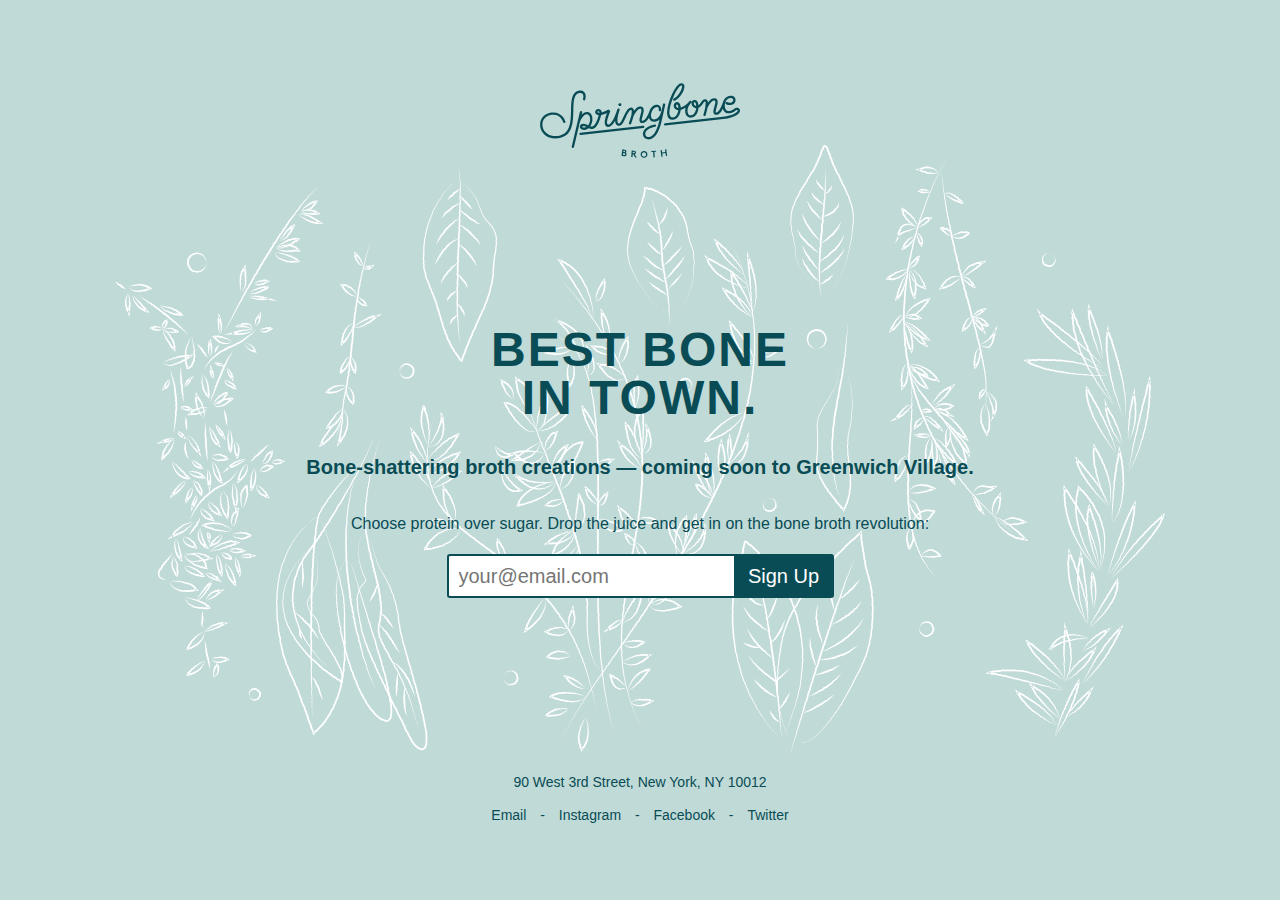
==== index.html @ 1c7b619b "Update layout" ====
<!doctype html>
<html>
    <head>
        <meta charset="utf-8">
        <meta http-equiv="x-ua-compatible" content="ie=edge">
        <title>Springbone Broth</title>
        <meta name="description" content="">
        <meta name="viewport" content="width=device-width, initial-scale=1, user-scalable=no">
        <link rel="stylesheet" href="styles/main.css">

        <link rel="apple-touch-icon-precomposed" sizes="57x57" href="apple-touch-icon-57x57.png" />
		<link rel="apple-touch-icon-precomposed" sizes="114x114" href="apple-touch-icon-114x114.png" />
		<link rel="apple-touch-icon-precomposed" sizes="72x72" href="apple-touch-icon-72x72.png" />
		<link rel="apple-touch-icon-precomposed" sizes="144x144" href="apple-touch-icon-144x144.png" />
		<link rel="apple-touch-icon-precomposed" sizes="60x60" href="apple-touch-icon-60x60.png" />
		<link rel="apple-touch-icon-precomposed" sizes="120x120" href="apple-touch-icon-120x120.png" />
		<link rel="apple-touch-icon-precomposed" sizes="76x76" href="apple-touch-icon-76x76.png" />
		<link rel="apple-touch-icon-precomposed" sizes="152x152" href="apple-touch-icon-152x152.png" />
		<link rel="icon" type="image/png" href="favicon-196x196.png" sizes="196x196" />
		<link rel="icon" type="image/png" href="favicon-96x96.png" sizes="96x96" />
		<link rel="icon" type="image/png" href="favicon-32x32.png" sizes="32x32" />
		<link rel="icon" type="image/png" href="favicon-16x16.png" sizes="16x16" />
		<link rel="icon" type="image/png" href="favicon-128.png" sizes="128x128" />
		<meta name="application-name" content="&nbsp;"/>
		<meta name="msapplication-TileColor" content="#FFFFFF" />
		<meta name="msapplication-TileImage" content="mstile-144x144.png" />
		<meta name="msapplication-square70x70logo" content="mstile-70x70.png" />
		<meta name="msapplication-square150x150logo" content="mstile-150x150.png" />
		<meta name="msapplication-wide310x150logo" content="mstile-310x150.png" />
		<meta name="msapplication-square310x310logo" content="mstile-310x310.png" />



    </head>
    <body>
    <div class="wrapper">
    <header>
    <h1><span class="brand">Springbone Broth</span></h1>
</header>
<section>
	<p class="lead" style="text-transform: uppercase; letter-spacing: 2px; line-height: 1; @media screen and (min-width: 768px) { font-size: 124px; }; margin-bottom: 30px;">Best bone<br>in town.</p>
	<p style="font-weight: bold; font-size: 20px; line-height: 1.5;">Bone-shattering broth creations &mdash; coming soon to Greenwich Village.</p>
	<p style="margin-top: 20px;">Choose protein over sugar. Drop the juice and get in on the bone broth revolution:</p>

	<!-- Begin MailChimp Signup Form -->
	<div id="mc_embed_signup">
	<form action="//springbone.us11.list-manage.com/subscribe/post?u=6673261d18a9bc5f674465d07&amp;id=035953a955" method="post" id="mc-embedded-subscribe-form" name="mc-embedded-subscribe-form" class="validate" target="_blank" novalidate>
	<div id="mc_embed_signup_scroll">

	<div class="mc-field-group" style="padding-top: 10px;">
	<input type="email" value="" placeholder="your@email.com" name="EMAIL" class="required email" id="mce-EMAIL">
	<button type="submit">Sign Up</button>
	</div>
	<div id="mce-responses" class="clear">
		<div class="response" id="mce-error-response" style="display:none"></div>
		<div class="response" id="mce-success-response" style="display:none"></div>
	</div>
	    <!-- real people should not fill this in and expect good things - do not remove this or risk form bot signups-->
	<div style="position: absolute; left: -5000px;"><input type="text" name="b_6673261d18a9bc5f674465d07_035953a955" tabindex="-1" value=""></div>

	</div>
	</form>
	</div>

	<!--End mc_embed_signup-->

</section>

<footer style="height: auto; padding-bottom: 20px;">
<address><a target="_blank" href="//www.google.ca/maps/place/90+W+3rd+St,+New+York,+NY+10012,+USA">90 West 3rd Street, New York, NY 10012</a></address>
<p><a href="mailto:hello@springbonebroth.com">Email</a> - <a href="//instagram.com/springbonebroth" target="_blank">Instagram</a> - <a href="//facebook.com/springbonebroth" target="_blank">Facebook</a> - <a href="//twitter.com/springbonebroth" target="_blank">Twitter</a></p>
</footer>
</div>    </body>
</html>
---- styles/main.css ----
@charset "UTF-8";
/***********************

  Table of Contents

  #Variables
  #Sass Mixins
  #Normalize
  #Grid Setup
  #Basic Styles
  #Helper Classes
  #Typography

**********************/
/**********************
#Variables
**********************/
/**********************
#Sass Mixins
**********************/
/**********************
#Normalize
**********************/
*, input, :before, :after {
  box-sizing: border-box; }

html, body {
  padding: 0;
  margin: 0; }

audio, canvas, progress, video {
  display: inline-block;
  vertical-align: baseline; }

input[type="number"]::-webkit-inner-spin-button,
input[type="number"]::-webkit-outer-spin-button {
  height: auto; }

input[type="search"]::-webkit-search-cancel-button,
input[type="search"]::-webkit-search-decoration {
  -webkit-appearance: none; }

html, body, div, span, applet, object, iframe,
h1, h2, h3, h4, h5, h6, p, blockquote, pre,
a, abbr, acronym, address, big, cite, code,
del, dfn, em, img, ins, kbd, q, s, samp,
small, strike, strong, sub, sup, tt, var,
b, u, i, center,
dl, dt, dd, ol, ul, li,
fieldset, form, label, legend,
table, caption, tbody, tfoot, thead, tr, th, td,
article, aside, canvas, details, embed,
figure, figcaption, footer, header, hgroup,
menu, nav, output, ruby, section, summary,
time, mark, audio, video {
  margin: 0;
  padding: 0;
  border: 0;
  font-size: 100%;
  font: inherit;
  vertical-align: baseline; }

article, aside, details, figcaption, figure, footer, header,
hgroup, main, nav, section, summary, menu {
  display: block; }

body {
  line-height: 1; }

ol, ul {
  list-style: none; }

blockquote, q {
  quotes: none; }

blockquote:before, blockquote:after,
q:before, q:after {
  content: '';
  content: none; }

table {
  border-collapse: collapse;
  border-spacing: 0; }

em {
  font-style: italic; }

/**********************
#Grid Setup
**********************/
/*------------------------------------*    $CSSWIZARDRY-GRIDS
\*------------------------------------*/
/**
 * CONTENTS
 * INTRODUCTION.........How the grid system works.
 * VARIABLES............Your settings.
 * MIXINS...............Library mixins.
 * GRID SETUP...........Build the grid structure.
 * WIDTHS...............Build our responsive widths around our breakpoints.
 * PUSH.................Push classes.
 * PULL.................Pull classes.
 */
/*------------------------------------*    $INTRODUCTION
\*------------------------------------*/
/**
 * csswizardry grids provides you with widths to suit a number of breakpoints
 * designed around devices of a size you specify. Out of the box, csswizardry
 * grids caters to the following types of device:
 *
 * palm     --  palm-based devices, like phones and small tablets
 * lap      --  lap-based devices, like iPads or laptops
 * portable --  all of the above
 * desk     --  stationary devices, like desktop computers
 * regular  --  any/all types of device
 *
 * These namespaces are then used in the library to give you the ability to
 * manipulate your layouts based around them, for example:
 *
   <div class="grid__item  one-whole  lap--one-half  desk--one-third">
 *
 * This would give you a grid item which is 100% width unless it is on a lap
 * device, at which point it become 50% wide, or it is on a desktop device, at
 * which point it becomes 33.333% width.
 *
 * csswizardry grids also has push and pull classes which allow you to nudge
 * grid items left and right by a defined amount. These follow the same naming
 * convention as above, but are prepended by either `push--` or `pull--`, for
 * example:
 *
   `class="grid__item  one-half  push--one-half"`
 *
 * This would give you a grid item which is 50% width and pushed over to the
 * right by 50%.
 *
 * All classes in csswizardry grids follow this patten, so you should fairly
 * quickly be able to piece together any combinations you can imagine, for
 * example:
 *
   `class="grid__item  one-whole  lap--one-half  desk--one-third  push--desk--one-third"`
 *
   `class="grid__item  one-quarter  palm--one-half  push--palm--one-half"`
 *
   `class="grid__item  palm--one-third  desk--five-twelfths"`
 */
/*------------------------------------*    $VARIABLES
\*------------------------------------*/
/**
 * If you are building a non-responsive site but would still like to use
 * csswizardry-grids, set this to ‘false’:
 */
/**
 * Is this build mobile first? Setting to ‘true’ means that all grids will be
 * 100% width if you do not apply a more specific class to them.
 */
/**
 * Set the spacing between your grid items.
 */
/**
 * Would you like Sass’ silent classes, or regular CSS classes?
 */
/**
 * Would you like push and pull classes enabled?
 */
/**
 * Using `inline-block` means that the grid items need their whitespace removing
 * in order for them to work correctly. Set the following to true if you are
 * going to achieve this by manually removing/commenting out any whitespace in
 * your HTML yourself.
 *
 * Setting this to false invokes a hack which cannot always be guaranteed,
 * please see the following for more detail:
 *
 * github.com/csswizardry/csswizardry-grids/commit/744d4b23c9d2b77d605b5991e54a397df72e0688
 * github.com/csswizardry/inuit.css/issues/170#issuecomment-14859371
 */
/**
 * Define your breakpoints. The first value is the prefix that shall be used for
 * your classes (e.g. `.palm--one-half`), the second value is the media query
 * that the breakpoint fires at.
 */
/**
 * Define which namespaced breakpoints you would like to generate for each of
 * widths, push and pull. This is handy if you only need pull on, say, desk, or
 * you only need a new width breakpoint at mobile sizes. It allows you to only
 * compile as much CSS as you need. All are turned on by default, but you can
 * add and remove breakpoints at will.
 *
 * Push and pull shall only be used if `$push` and/or `$pull` and `$responsive`
 * have been set to ‘true’.
 */
/**
 * You do not need to edit anything from this line onward; csswizardry-grids is
 * good to go. Happy griddin’!
 */
/*------------------------------------*    $MIXINS
\*------------------------------------*/
/**
 * These mixins are for the library to use only, you should not need to modify
 * them at all.
 *
 * Enclose a block of code with a media query as named in `$breakpoints`.
 */
/**
 * Drop relative positioning into silent classes which can’t take advantage of
 * the `[class*="push--"]` and `[class*="pull--"]` selectors.
 */
/*------------------------------------*    $GRID SETUP
\*------------------------------------*/
/**
 * 1. Allow the grid system to be used on lists.
 * 2. Remove any margins and paddings that might affect the grid system.
 * 3. Apply a negative `margin-left` to negate the columns’ gutters.
 */
.grid {
  list-style: none;
  /* [1] */
  margin: 0;
  /* [2] */
  padding: 0;
  /* [2] */
  margin-left: -30px;
  /* [3] */ }

/**
     * 1. Cause columns to stack side-by-side.
     * 2. Space columns apart.
     * 3. Align columns to the tops of each other.
     * 4. Full-width unless told to behave otherwise.
     * 5. Required to combine fluid widths and fixed gutters.
     */
.grid__item {
  display: inline-block;
  /* [1] */
  padding: 0 15px;
  /* [2] */
  vertical-align: top;
  /* [3] */
  width: 100%;
  /* [4] */
  /* [5] */
  /* [5] */
  box-sizing: border-box;
  /* [5] */ }

/**
 * Reversed grids allow you to structure your source in the opposite order to
 * how your rendered layout will appear. Extends `.grid`.
 */
.grid--rev {
  direction: rtl;
  text-align: left; }
  .grid--rev > .grid__item {
    direction: ltr;
    text-align: left; }

/**
 * Gutterless grids have all the properties of regular grids, minus any spacing.
 * Extends `.grid`.
 */
.grid--full {
  margin-left: 0; }
  .grid--full > .grid__item {
    padding-left: 0; }

/**
 * Align the entire grid to the right. Extends `.grid`.
 */
.grid--right {
  text-align: right; }
  .grid--right > .grid__item {
    text-align: left; }

/**
 * Centered grids align grid items centrally without needing to use push or pull
 * classes. Extends `.grid`.
 */
.grid--center {
  text-align: center; }
  .grid--center > .grid__item {
    text-align: left; }

/**
 * Align grid cells vertically (`.grid--middle` or `.grid--bottom`). Extends
 * `.grid`.
 */
.grid--middle > .grid__item {
  vertical-align: middle; }

.grid--bottom > .grid__item {
  vertical-align: bottom; }

/**
 * Create grids with narrower gutters. Extends `.grid`.
 */
.grid--narrow {
  margin-left: -15px; }
  .grid--narrow > .grid__item {
    padding-left: 15px; }

/**
 * Create grids with wider gutters. Extends `.grid`.
 */
.grid--wide {
  margin-left: -60px; }
  .grid--wide > .grid__item {
    padding-left: 60px; }

/*------------------------------------*    $WIDTHS
\*------------------------------------*/
/**
 * Create our width classes, prefixed by the specified namespace.
 */
/**
 * Our regular, non-responsive width classes.
 */
/**
     * Whole
     */
.one-whole {
  width: 100%; }

/**
     * Halves
     */
.one-half, .two-quarters, .three-sixths, .four-eighths, .five-tenths, .six-twelfths {
  width: 50%; }

/**
     * Thirds
     */
.one-third, .two-sixths, .four-twelfths {
  width: 33.333%; }

.two-thirds, .four-sixths, .eight-twelfths {
  width: 66.666%; }

/**
     * Quarters
     */
.one-quarter, .two-eighths, .three-twelfths {
  width: 25%; }

.three-quarters, .six-eighths, .nine-twelfths {
  width: 75%; }

/**
     * Fifths
     */
.one-fifth, .two-tenths {
  width: 20%; }

.two-fifths, .four-tenths {
  width: 40%; }

.three-fifths, .six-tenths {
  width: 60%; }

.four-fifths, .eight-tenths {
  width: 80%; }

/**
     * Sixths
     */
.one-sixth, .two-twelfths {
  width: 16.666%; }

.five-sixths, .ten-twelfths {
  width: 83.333%; }

/**
     * Eighths
     */
.one-eighth {
  width: 12.5%; }

.three-eighths {
  width: 37.5%; }

.five-eighths {
  width: 62.5%; }

.seven-eighths {
  width: 87.5%; }

/**
     * Tenths
     */
.one-tenth {
  width: 10%; }

.three-tenths {
  width: 30%; }

.seven-tenths {
  width: 70%; }

.nine-tenths {
  width: 90%; }

/**
     * Twelfths
     */
.one-twelfth {
  width: 8.333%; }

.five-twelfths {
  width: 41.666%; }

.seven-twelfths {
  width: 58.333%; }

.eleven-twelfths {
  width: 91.666%; }

/**
 * Our responsive classes, if we have enabled them.
 */
@media only screen and (max-width: 480px) {
  /**
     * Whole
     */
  .palm--one-whole {
    width: 100%; }
  /**
     * Halves
     */
  .palm--one-half, .palm--two-quarters, .palm--three-sixths, .palm--four-eighths, .palm--five-tenths, .palm--six-twelfths {
    width: 50%; }
  /**
     * Thirds
     */
  .palm--one-third, .palm--two-sixths, .palm--four-twelfths {
    width: 33.333%; }
  .palm--two-thirds, .palm--four-sixths, .palm--eight-twelfths {
    width: 66.666%; }
  /**
     * Quarters
     */
  .palm--one-quarter, .palm--two-eighths, .palm--three-twelfths {
    width: 25%; }
  .palm--three-quarters, .palm--six-eighths, .palm--nine-twelfths {
    width: 75%; }
  /**
     * Fifths
     */
  .palm--one-fifth, .palm--two-tenths {
    width: 20%; }
  .palm--two-fifths, .palm--four-tenths {
    width: 40%; }
  .palm--three-fifths, .palm--six-tenths {
    width: 60%; }
  .palm--four-fifths, .palm--eight-tenths {
    width: 80%; }
  /**
     * Sixths
     */
  .palm--one-sixth, .palm--two-twelfths {
    width: 16.666%; }
  .palm--five-sixths, .palm--ten-twelfths {
    width: 83.333%; }
  /**
     * Eighths
     */
  .palm--one-eighth {
    width: 12.5%; }
  .palm--three-eighths {
    width: 37.5%; }
  .palm--five-eighths {
    width: 62.5%; }
  .palm--seven-eighths {
    width: 87.5%; }
  /**
     * Tenths
     */
  .palm--one-tenth {
    width: 10%; }
  .palm--three-tenths {
    width: 30%; }
  .palm--seven-tenths {
    width: 70%; }
  .palm--nine-tenths {
    width: 90%; }
  /**
     * Twelfths
     */
  .palm--one-twelfth {
    width: 8.333%; }
  .palm--five-twelfths {
    width: 41.666%; }
  .palm--seven-twelfths {
    width: 58.333%; }
  .palm--eleven-twelfths {
    width: 91.666%; } }

@media only screen and (min-width: 481px) and (max-width: 1023px) {
  /**
     * Whole
     */
  .lap--one-whole {
    width: 100%; }
  /**
     * Halves
     */
  .lap--one-half, .lap--two-quarters, .lap--three-sixths, .lap--four-eighths, .lap--five-tenths, .lap--six-twelfths {
    width: 50%; }
  /**
     * Thirds
     */
  .lap--one-third, .lap--two-sixths, .lap--four-twelfths {
    width: 33.333%; }
  .lap--two-thirds, .lap--four-sixths, .lap--eight-twelfths {
    width: 66.666%; }
  /**
     * Quarters
     */
  .lap--one-quarter, .lap--two-eighths, .lap--three-twelfths {
    width: 25%; }
  .lap--three-quarters, .lap--six-eighths, .lap--nine-twelfths {
    width: 75%; }
  /**
     * Fifths
     */
  .lap--one-fifth, .lap--two-tenths {
    width: 20%; }
  .lap--two-fifths, .lap--four-tenths {
    width: 40%; }
  .lap--three-fifths, .lap--six-tenths {
    width: 60%; }
  .lap--four-fifths, .lap--eight-tenths {
    width: 80%; }
  /**
     * Sixths
     */
  .lap--one-sixth, .lap--two-twelfths {
    width: 16.666%; }
  .lap--five-sixths, .lap--ten-twelfths {
    width: 83.333%; }
  /**
     * Eighths
     */
  .lap--one-eighth {
    width: 12.5%; }
  .lap--three-eighths {
    width: 37.5%; }
  .lap--five-eighths {
    width: 62.5%; }
  .lap--seven-eighths {
    width: 87.5%; }
  /**
     * Tenths
     */
  .lap--one-tenth {
    width: 10%; }
  .lap--three-tenths {
    width: 30%; }
  .lap--seven-tenths {
    width: 70%; }
  .lap--nine-tenths {
    width: 90%; }
  /**
     * Twelfths
     */
  .lap--one-twelfth {
    width: 8.333%; }
  .lap--five-twelfths {
    width: 41.666%; }
  .lap--seven-twelfths {
    width: 58.333%; }
  .lap--eleven-twelfths {
    width: 91.666%; } }

@media only screen and (max-width: 1023px) {
  /**
     * Whole
     */
  .portable--one-whole {
    width: 100%; }
  /**
     * Halves
     */
  .portable--one-half, .portable--two-quarters, .portable--three-sixths, .portable--four-eighths, .portable--five-tenths, .portable--six-twelfths {
    width: 50%; }
  /**
     * Thirds
     */
  .portable--one-third, .portable--two-sixths, .portable--four-twelfths {
    width: 33.333%; }
  .portable--two-thirds, .portable--four-sixths, .portable--eight-twelfths {
    width: 66.666%; }
  /**
     * Quarters
     */
  .portable--one-quarter, .portable--two-eighths, .portable--three-twelfths {
    width: 25%; }
  .portable--three-quarters, .portable--six-eighths, .portable--nine-twelfths {
    width: 75%; }
  /**
     * Fifths
     */
  .portable--one-fifth, .portable--two-tenths {
    width: 20%; }
  .portable--two-fifths, .portable--four-tenths {
    width: 40%; }
  .portable--three-fifths, .portable--six-tenths {
    width: 60%; }
  .portable--four-fifths, .portable--eight-tenths {
    width: 80%; }
  /**
     * Sixths
     */
  .portable--one-sixth, .portable--two-twelfths {
    width: 16.666%; }
  .portable--five-sixths, .portable--ten-twelfths {
    width: 83.333%; }
  /**
     * Eighths
     */
  .portable--one-eighth {
    width: 12.5%; }
  .portable--three-eighths {
    width: 37.5%; }
  .portable--five-eighths {
    width: 62.5%; }
  .portable--seven-eighths {
    width: 87.5%; }
  /**
     * Tenths
     */
  .portable--one-tenth {
    width: 10%; }
  .portable--three-tenths {
    width: 30%; }
  .portable--seven-tenths {
    width: 70%; }
  .portable--nine-tenths {
    width: 90%; }
  /**
     * Twelfths
     */
  .portable--one-twelfth {
    width: 8.333%; }
  .portable--five-twelfths {
    width: 41.666%; }
  .portable--seven-twelfths {
    width: 58.333%; }
  .portable--eleven-twelfths {
    width: 91.666%; } }

@media only screen and (min-width: 1024px) {
  /**
     * Whole
     */
  .desk--one-whole {
    width: 100%; }
  /**
     * Halves
     */
  .desk--one-half, .desk--two-quarters, .desk--three-sixths, .desk--four-eighths, .desk--five-tenths, .desk--six-twelfths {
    width: 50%; }
  /**
     * Thirds
     */
  .desk--one-third, .desk--two-sixths, .desk--four-twelfths {
    width: 33.333%; }
  .desk--two-thirds, .desk--four-sixths, .desk--eight-twelfths {
    width: 66.666%; }
  /**
     * Quarters
     */
  .desk--one-quarter, .desk--two-eighths, .desk--three-twelfths {
    width: 25%; }
  .desk--three-quarters, .desk--six-eighths, .desk--nine-twelfths {
    width: 75%; }
  /**
     * Fifths
     */
  .desk--one-fifth, .desk--two-tenths {
    width: 20%; }
  .desk--two-fifths, .desk--four-tenths {
    width: 40%; }
  .desk--three-fifths, .desk--six-tenths {
    width: 60%; }
  .desk--four-fifths, .desk--eight-tenths {
    width: 80%; }
  /**
     * Sixths
     */
  .desk--one-sixth, .desk--two-twelfths {
    width: 16.666%; }
  .desk--five-sixths, .desk--ten-twelfths {
    width: 83.333%; }
  /**
     * Eighths
     */
  .desk--one-eighth {
    width: 12.5%; }
  .desk--three-eighths {
    width: 37.5%; }
  .desk--five-eighths {
    width: 62.5%; }
  .desk--seven-eighths {
    width: 87.5%; }
  /**
     * Tenths
     */
  .desk--one-tenth {
    width: 10%; }
  .desk--three-tenths {
    width: 30%; }
  .desk--seven-tenths {
    width: 70%; }
  .desk--nine-tenths {
    width: 90%; }
  /**
     * Twelfths
     */
  .desk--one-twelfth {
    width: 8.333%; }
  .desk--five-twelfths {
    width: 41.666%; }
  .desk--seven-twelfths {
    width: 58.333%; }
  .desk--eleven-twelfths {
    width: 91.666%; } }

/*------------------------------------*    $PUSH
\*------------------------------------*/
/**
 * Push classes, to move grid items over to the right by certain amounts.
 */
/**
     * Not a particularly great selector, but the DRYest way to do things.
     */
[class*="push--"] {
  position: relative; }

/**
     * Whole
     */
.push--one-whole {
  left: 100%; }

/**
     * Halves
     */
.push--one-half, .push--two-quarters, .push--three-sixths, .push--four-eighths, .push--five-tenths, .push--six-twelfths {
  left: 50%; }

/**
     * Thirds
     */
.push--one-third, .push--two-sixths, .push--four-twelfths {
  left: 33.333%; }

.push--two-thirds, .push--four-sixths, .push--eight-twelfths {
  left: 66.666%; }

/**
     * Quarters
     */
.push--one-quarter, .push--two-eighths, .push--three-twelfths {
  left: 25%; }

.push--three-quarters, .push--six-eighths, .push--nine-twelfths {
  left: 75%; }

/**
     * Fifths
     */
.push--one-fifth, .push--two-tenths {
  left: 20%; }

.push--two-fifths, .push--four-tenths {
  left: 40%; }

.push--three-fifths, .push--six-tenths {
  left: 60%; }

.push--four-fifths, .push--eight-tenths {
  left: 80%; }

/**
     * Sixths
     */
.push--one-sixth, .push--two-twelfths {
  left: 16.666%; }

.push--five-sixths, .push--ten-twelfths {
  left: 83.333%; }

/**
     * Eighths
     */
.push--one-eighth {
  left: 12.5%; }

.push--three-eighths {
  left: 37.5%; }

.push--five-eighths {
  left: 62.5%; }

.push--seven-eighths {
  left: 87.5%; }

/**
     * Tenths
     */
.push--one-tenth {
  left: 10%; }

.push--three-tenths {
  left: 30%; }

.push--seven-tenths {
  left: 70%; }

.push--nine-tenths {
  left: 90%; }

/**
     * Twelfths
     */
.push--one-twelfth {
  left: 8.333%; }

.push--five-twelfths {
  left: 41.666%; }

.push--seven-twelfths {
  left: 58.333%; }

.push--eleven-twelfths {
  left: 91.666%; }

@media only screen and (max-width: 480px) {
  /**
     * Whole
     */
  .push--palm--one-whole {
    left: 100%; }
  /**
     * Halves
     */
  .push--palm--one-half, .push--palm--two-quarters, .push--palm--three-sixths, .push--palm--four-eighths, .push--palm--five-tenths, .push--palm--six-twelfths {
    left: 50%; }
  /**
     * Thirds
     */
  .push--palm--one-third, .push--palm--two-sixths, .push--palm--four-twelfths {
    left: 33.333%; }
  .push--palm--two-thirds, .push--palm--four-sixths, .push--palm--eight-twelfths {
    left: 66.666%; }
  /**
     * Quarters
     */
  .push--palm--one-quarter, .push--palm--two-eighths, .push--palm--three-twelfths {
    left: 25%; }
  .push--palm--three-quarters, .push--palm--six-eighths, .push--palm--nine-twelfths {
    left: 75%; }
  /**
     * Fifths
     */
  .push--palm--one-fifth, .push--palm--two-tenths {
    left: 20%; }
  .push--palm--two-fifths, .push--palm--four-tenths {
    left: 40%; }
  .push--palm--three-fifths, .push--palm--six-tenths {
    left: 60%; }
  .push--palm--four-fifths, .push--palm--eight-tenths {
    left: 80%; }
  /**
     * Sixths
     */
  .push--palm--one-sixth, .push--palm--two-twelfths {
    left: 16.666%; }
  .push--palm--five-sixths, .push--palm--ten-twelfths {
    left: 83.333%; }
  /**
     * Eighths
     */
  .push--palm--one-eighth {
    left: 12.5%; }
  .push--palm--three-eighths {
    left: 37.5%; }
  .push--palm--five-eighths {
    left: 62.5%; }
  .push--palm--seven-eighths {
    left: 87.5%; }
  /**
     * Tenths
     */
  .push--palm--one-tenth {
    left: 10%; }
  .push--palm--three-tenths {
    left: 30%; }
  .push--palm--seven-tenths {
    left: 70%; }
  .push--palm--nine-tenths {
    left: 90%; }
  /**
     * Twelfths
     */
  .push--palm--one-twelfth {
    left: 8.333%; }
  .push--palm--five-twelfths {
    left: 41.666%; }
  .push--palm--seven-twelfths {
    left: 58.333%; }
  .push--palm--eleven-twelfths {
    left: 91.666%; } }

@media only screen and (min-width: 481px) and (max-width: 1023px) {
  /**
     * Whole
     */
  .push--lap--one-whole {
    left: 100%; }
  /**
     * Halves
     */
  .push--lap--one-half, .push--lap--two-quarters, .push--lap--three-sixths, .push--lap--four-eighths, .push--lap--five-tenths, .push--lap--six-twelfths {
    left: 50%; }
  /**
     * Thirds
     */
  .push--lap--one-third, .push--lap--two-sixths, .push--lap--four-twelfths {
    left: 33.333%; }
  .push--lap--two-thirds, .push--lap--four-sixths, .push--lap--eight-twelfths {
    left: 66.666%; }
  /**
     * Quarters
     */
  .push--lap--one-quarter, .push--lap--two-eighths, .push--lap--three-twelfths {
    left: 25%; }
  .push--lap--three-quarters, .push--lap--six-eighths, .push--lap--nine-twelfths {
    left: 75%; }
  /**
     * Fifths
     */
  .push--lap--one-fifth, .push--lap--two-tenths {
    left: 20%; }
  .push--lap--two-fifths, .push--lap--four-tenths {
    left: 40%; }
  .push--lap--three-fifths, .push--lap--six-tenths {
    left: 60%; }
  .push--lap--four-fifths, .push--lap--eight-tenths {
    left: 80%; }
  /**
     * Sixths
     */
  .push--lap--one-sixth, .push--lap--two-twelfths {
    left: 16.666%; }
  .push--lap--five-sixths, .push--lap--ten-twelfths {
    left: 83.333%; }
  /**
     * Eighths
     */
  .push--lap--one-eighth {
    left: 12.5%; }
  .push--lap--three-eighths {
    left: 37.5%; }
  .push--lap--five-eighths {
    left: 62.5%; }
  .push--lap--seven-eighths {
    left: 87.5%; }
  /**
     * Tenths
     */
  .push--lap--one-tenth {
    left: 10%; }
  .push--lap--three-tenths {
    left: 30%; }
  .push--lap--seven-tenths {
    left: 70%; }
  .push--lap--nine-tenths {
    left: 90%; }
  /**
     * Twelfths
     */
  .push--lap--one-twelfth {
    left: 8.333%; }
  .push--lap--five-twelfths {
    left: 41.666%; }
  .push--lap--seven-twelfths {
    left: 58.333%; }
  .push--lap--eleven-twelfths {
    left: 91.666%; } }

@media only screen and (max-width: 1023px) {
  /**
     * Whole
     */
  .push--portable--one-whole {
    left: 100%; }
  /**
     * Halves
     */
  .push--portable--one-half, .push--portable--two-quarters, .push--portable--three-sixths, .push--portable--four-eighths, .push--portable--five-tenths, .push--portable--six-twelfths {
    left: 50%; }
  /**
     * Thirds
     */
  .push--portable--one-third, .push--portable--two-sixths, .push--portable--four-twelfths {
    left: 33.333%; }
  .push--portable--two-thirds, .push--portable--four-sixths, .push--portable--eight-twelfths {
    left: 66.666%; }
  /**
     * Quarters
     */
  .push--portable--one-quarter, .push--portable--two-eighths, .push--portable--three-twelfths {
    left: 25%; }
  .push--portable--three-quarters, .push--portable--six-eighths, .push--portable--nine-twelfths {
    left: 75%; }
  /**
     * Fifths
     */
  .push--portable--one-fifth, .push--portable--two-tenths {
    left: 20%; }
  .push--portable--two-fifths, .push--portable--four-tenths {
    left: 40%; }
  .push--portable--three-fifths, .push--portable--six-tenths {
    left: 60%; }
  .push--portable--four-fifths, .push--portable--eight-tenths {
    left: 80%; }
  /**
     * Sixths
     */
  .push--portable--one-sixth, .push--portable--two-twelfths {
    left: 16.666%; }
  .push--portable--five-sixths, .push--portable--ten-twelfths {
    left: 83.333%; }
  /**
     * Eighths
     */
  .push--portable--one-eighth {
    left: 12.5%; }
  .push--portable--three-eighths {
    left: 37.5%; }
  .push--portable--five-eighths {
    left: 62.5%; }
  .push--portable--seven-eighths {
    left: 87.5%; }
  /**
     * Tenths
     */
  .push--portable--one-tenth {
    left: 10%; }
  .push--portable--three-tenths {
    left: 30%; }
  .push--portable--seven-tenths {
    left: 70%; }
  .push--portable--nine-tenths {
    left: 90%; }
  /**
     * Twelfths
     */
  .push--portable--one-twelfth {
    left: 8.333%; }
  .push--portable--five-twelfths {
    left: 41.666%; }
  .push--portable--seven-twelfths {
    left: 58.333%; }
  .push--portable--eleven-twelfths {
    left: 91.666%; } }

@media only screen and (min-width: 1024px) {
  /**
     * Whole
     */
  .push--desk--one-whole {
    left: 100%; }
  /**
     * Halves
     */
  .push--desk--one-half, .push--desk--two-quarters, .push--desk--three-sixths, .push--desk--four-eighths, .push--desk--five-tenths, .push--desk--six-twelfths {
    left: 50%; }
  /**
     * Thirds
     */
  .push--desk--one-third, .push--desk--two-sixths, .push--desk--four-twelfths {
    left: 33.333%; }
  .push--desk--two-thirds, .push--desk--four-sixths, .push--desk--eight-twelfths {
    left: 66.666%; }
  /**
     * Quarters
     */
  .push--desk--one-quarter, .push--desk--two-eighths, .push--desk--three-twelfths {
    left: 25%; }
  .push--desk--three-quarters, .push--desk--six-eighths, .push--desk--nine-twelfths {
    left: 75%; }
  /**
     * Fifths
     */
  .push--desk--one-fifth, .push--desk--two-tenths {
    left: 20%; }
  .push--desk--two-fifths, .push--desk--four-tenths {
    left: 40%; }
  .push--desk--three-fifths, .push--desk--six-tenths {
    left: 60%; }
  .push--desk--four-fifths, .push--desk--eight-tenths {
    left: 80%; }
  /**
     * Sixths
     */
  .push--desk--one-sixth, .push--desk--two-twelfths {
    left: 16.666%; }
  .push--desk--five-sixths, .push--desk--ten-twelfths {
    left: 83.333%; }
  /**
     * Eighths
     */
  .push--desk--one-eighth {
    left: 12.5%; }
  .push--desk--three-eighths {
    left: 37.5%; }
  .push--desk--five-eighths {
    left: 62.5%; }
  .push--desk--seven-eighths {
    left: 87.5%; }
  /**
     * Tenths
     */
  .push--desk--one-tenth {
    left: 10%; }
  .push--desk--three-tenths {
    left: 30%; }
  .push--desk--seven-tenths {
    left: 70%; }
  .push--desk--nine-tenths {
    left: 90%; }
  /**
     * Twelfths
     */
  .push--desk--one-twelfth {
    left: 8.333%; }
  .push--desk--five-twelfths {
    left: 41.666%; }
  .push--desk--seven-twelfths {
    left: 58.333%; }
  .push--desk--eleven-twelfths {
    left: 91.666%; } }

/*------------------------------------*    $PULL
\*------------------------------------*/
/**
 * Pull classes, to move grid items back to the left by certain amounts.
 */
.grid {
  max-width: 1200px;
  margin: 0 auto; }
  @media screen and (min-width: 480px) {
    .grid {
      padding: 0 15px; } }

/**********************
#Helper Classes
**********************/
.text-left {
  text-align: left; }

.text-right {
  text-align: right; }

.text-center {
  text-align: center; }

.sans {
  font-family: "Springbone Sans", "BrownPro", "Brown", Brown Pro, Brown, Futura, Trebuchet MS, Arial, sans-serif; }

.serif {
  font-family: "Springbone Mono", "Pitch", monospace; }

/**********************
#Basic Styles
**********************/
button, input[type="button"], input[type="reset"], input[type="submit"],
button {
  -webkit-appearance: none;
  -moz-appearance: none;
  -ms-appearance: none;
  -o-appearance: none;
  appearance: none;
  -webkit-font-smoothing: antialiased;
  background-color: #094C55;
  border-radius: 3px;
  border: none;
  color: #fff;
  cursor: pointer;
  display: inline-block;
  font-family: "Springbone Sans", "BrownPro", "Brown", Brown Pro, Brown, Futura, Trebuchet MS, Arial, sans-serif;
  font-size: 13px;
  font-weight: 600;
  line-height: 1;
  padding: 0.75em 1em;
  text-decoration: none;
  -webkit-user-select: none;
     -moz-user-select: none;
      -ms-user-select: none;
          user-select: none;
  vertical-align: middle;
  white-space: nowrap; }
  button:hover,
  button:focus, input[type="button"]:hover,
  input[type="button"]:focus, input[type="reset"]:hover,
  input[type="reset"]:focus, input[type="submit"]:hover,
  input[type="submit"]:focus,
  button:hover,
  button:focus {
    background-color: #020e10;
    color: #fff; }
  button:disabled, input[type="button"]:disabled, input[type="reset"]:disabled, input[type="submit"]:disabled,
  button:disabled {
    cursor: not-allowed;
    opacity: 0.5; }

fieldset {
  background-color: #0e7583;
  border: none;
  margin: 0 0 0.5em;
  padding: 1.5em; }

input,
label,
select {
  display: block;
  font-family: "Springbone Sans", "BrownPro", "Brown", Brown Pro, Brown, Futura, Trebuchet MS, Arial, sans-serif;
  font-size: 13px; }

label {
  margin-top: 1em;
  font-weight: 600;
  margin-bottom: 0.25em; }
  label.required::after {
    content: "*"; }
  label abbr {
    display: none; }

input[type="color"], input[type="date"], input[type="datetime"], input[type="datetime-local"], input[type="email"], input[type="month"], input[type="number"], input[type="password"], input[type="search"], input[type="tel"], input[type="text"], input[type="time"], input[type="url"], input[type="week"], textarea,
select[multiple=multiple],
textarea {
  background-color: white;
  border: 1px solid #094C55;
  border-radius: 3px;
  box-shadow: inset 0 1px 3px rgba(9, 76, 85, 0);
  box-sizing: border-box;
  font-family: "Springbone Sans", "BrownPro", "Brown", Brown Pro, Brown, Futura, Trebuchet MS, Arial, sans-serif;
  font-size: 13px;
  margin-bottom: 0.75em;
  padding: 0.5em;
  -webkit-transition: border-color;
          transition: border-color;
  width: 100%; }
  input[type="color"]:hover, input[type="date"]:hover, input[type="datetime"]:hover, input[type="datetime-local"]:hover, input[type="email"]:hover, input[type="month"]:hover, input[type="number"]:hover, input[type="password"]:hover, input[type="search"]:hover, input[type="tel"]:hover, input[type="text"]:hover, input[type="time"]:hover, input[type="url"]:hover, input[type="week"]:hover, textarea:hover,
  select[multiple=multiple]:hover,
  textarea:hover {
    border-color: #042327; }
  input[type="color"]:focus, input[type="date"]:focus, input[type="datetime"]:focus, input[type="datetime-local"]:focus, input[type="email"]:focus, input[type="month"]:focus, input[type="number"]:focus, input[type="password"]:focus, input[type="search"]:focus, input[type="tel"]:focus, input[type="text"]:focus, input[type="time"]:focus, input[type="url"]:focus, input[type="week"]:focus, textarea:focus,
  select[multiple=multiple]:focus,
  textarea:focus {
    border: 1px solid #094C55;
    padding-left: 10px;
    box-shadow: inset 0 1px 3px rgba(9, 76, 85, 0), 0 0 5px rgba(7, 55, 62, 0.7);
    outline: none;
    background: white; }

textarea {
  resize: vertical; }

input[type="search"] {
  -webkit-appearance: none;
  -moz-appearance: none;
  -ms-appearance: none;
  -o-appearance: none;
  appearance: none; }

input[type="checkbox"],
input[type="radio"] {
  display: inline;
  margin-right: 0.25em; }

input[type="file"] {
  padding-bottom: 0.5em;
  width: 100%; }

select {
  margin-bottom: 1.5em;
  max-width: 100%;
  width: auto; }

ul,
ol {
  list-style-type: none;
  margin: 0;
  padding: 0; }

dl {
  margin-bottom: 0.5em; }
  dl dt {
    font-weight: bold;
    margin-top: 0.5em; }
  dl dd {
    margin: 0; }

table {
  -webkit-font-feature-settings: "kern", "liga", "tnum";
  -ms-font-feature-settings: "kern", "liga", "tnum";
  font-feature-settings: "kern", "liga", "tnum";
  border-collapse: collapse;
  margin: 0.5em 0;
  table-layout: fixed;
  width: 100%; }

th {
  border-bottom: 1px solid #020e10;
  font-weight: 600;
  padding: 0.5em 0;
  text-align: left; }

td {
  border-bottom: 1px solid #094C55;
  padding: 0.5em 0; }

tr,
td,
th {
  vertical-align: middle; }

.wrapper {
  min-height: 100vh;
  width: 100%;
  overflow: auto; }

/**********************
#Typography
**********************/
body {
  -webkit-font-feature-settings: "kern", "liga", "pnum";
  -ms-font-feature-settings: "kern", "liga", "pnum";
  font-feature-settings: "kern", "liga", "pnum";
  -webkit-font-smoothing: antialiased;
  text-rendering: optimizeLegibility;
  color: #094C55;
  font-family: "Springbone Sans", "BrownPro", "Brown", Brown Pro, Brown, Futura, Trebuchet MS, Arial, sans-serif;
  font-size: 13px;
  line-height: 1.5;
  background-color: #C0DAD7;
  background-image: url("../images/background-illustration.png");
  background-image: url("../images/background-illustration.svg");
  background-position: center center;
  background-repeat: no-repeat; }

h1,
h2,
h3,
h4,
h5,
h6 {
  font-family: "Springbone Sans", "BrownPro", "Brown", Brown Pro, Brown, Futura, Trebuchet MS, Arial, sans-serif;
  font-size: 13px;
  line-height: 1.2;
  margin: 0 0 0.5em; }

h2 {
  font-family: "Springbone Mono", "Pitch", monospace;
  font-weight: bold;
  font-size: 30px;
  line-height: 1.2;
  padding: 30px 0; }

h3 {
  font-family: "Springbone Mono", "Pitch", monospace; }

figcaption {
  font-family: "Springbone Mono", "Pitch", monospace !important;
  font-weight: bold !important;
  font-size: 30px !important;
  line-height: 1.2 !important;
  color: #094C55 !important;
  text-shadow: none !important; }

h5 {
  font-family: "Springbone Sans", "BrownPro", "Brown", Brown Pro, Brown, Futura, Trebuchet MS, Arial, sans-serif;
  font-weight: bold; }

p {
  margin: 0 0 0.5em; }

a {
  color: #094C55;
  text-decoration: none;
  -webkit-transition: color 0.1s linear;
          transition: color 0.1s linear; }
  a:active,
  a:focus,
  a:hover {
    color: #020e10; }
  a:active,
  a:focus {
    outline: none; }

hr {
  border-bottom: 1px solid #094C55;
  border-left: none;
  border-right: none;
  border-top: none;
  margin: 1.5em 0; }

img,
picture {
  margin: 0;
  max-width: 100%; }

address {
  font-family: "Springbone Sans", "BrownPro", "Brown", Brown Pro, Brown, Futura, Trebuchet MS, Arial, sans-serif;
  font-weight: normal;
  line-height: 2; }

/******************************
*******************************
*******************************

Begin Site Styles

*******************************
*******************************
******************************/
body {
  display: -webkit-box;
  display: -webkit-flex;
  display: -ms-flexbox;
  display: flex;
  -webkit-box-orient: vertical;
  -webkit-box-direction: normal;
  -webkit-flex-direction: column;
      -ms-flex-direction: column;
          flex-direction: column;
  -webkit-box-align: center;
  -webkit-align-items: center;
      -ms-flex-align: center;
          align-items: center;
  -webkit-box-pack: center;
  -webkit-justify-content: center;
      -ms-flex-pack: center;
          justify-content: center;
  min-height: 100vh; }

.wrapper {
  display: -webkit-box;
  display: -webkit-flex;
  display: -ms-flexbox;
  display: flex;
  -webkit-box-orient: vertical;
  -webkit-box-direction: normal;
  -webkit-flex-direction: column;
      -ms-flex-direction: column;
          flex-direction: column;
  -webkit-box-align: center;
  -webkit-align-items: center;
      -ms-flex-align: center;
          align-items: center;
  -webkit-box-pack: center;
  -webkit-justify-content: center;
      -ms-flex-pack: center;
          justify-content: center;
  max-height: 800px;
  min-height: 800px; }
  @media screen and (max-height: 800px) {
    .wrapper {
      max-height: none;
      min-height: 100vh; } }

header, section, footer {
  display: -webkit-box;
  display: -webkit-flex;
  display: -ms-flexbox;
  display: flex;
  -webkit-box-orient: vertical;
  -webkit-box-direction: normal;
  -webkit-flex-direction: column;
      -ms-flex-direction: column;
          flex-direction: column;
  text-align: center;
  overflow: auto;
  padding-left: 10px;
  padding-right: 10px;
  width: 100%; }

header {
  height: 140px;
  -webkit-box-align: center;
  -webkit-align-items: center;
      -ms-flex-align: center;
          align-items: center;
  -webkit-box-pack: center;
  -webkit-justify-content: center;
      -ms-flex-pack: center;
          justify-content: center; }
  header h1 {
    margin: 0; }

.brand {
  text-indent: -9999px;
  display: inline-block;
  background-image: url("../images/springbone-logo.png");
  background-image: url("../images/springbone-logo.svg");
  width: 200px;
  height: 150px;
  background-size: 100% auto;
  background-position: center center;
  background-repeat: no-repeat; }

.email-capture, .mc-field-group {
  display: -webkit-box;
  display: -webkit-flex;
  display: -ms-flexbox;
  display: flex;
  padding-top: 30px;
  padding-bottom: 30px; }
  .email-capture input, .email-capture button, .email-capture .button, .mc-field-group input, .mc-field-group button, .mc-field-group .button {
    height: 44px;
    font-size: 20px;
    line-height: 24px;
    font-weight: normal;
    padding: 0 10px;
    margin: 0; }
    @media screen and (max-width: 420px) {
      .email-capture input, .email-capture button, .email-capture .button, .mc-field-group input, .mc-field-group button, .mc-field-group .button {
        font-size: 16px; } }
  .email-capture input, .mc-field-group input {
    border-radius: 3px 0px 0px 3px;
    border: solid 2px #094C55;
    border-right: 0px;
    -webkit-box-flex: 1;
    -webkit-flex: 1;
        -ms-flex: 1;
            flex: 1; }
    .email-capture input:hover, .email-capture input:focus, .mc-field-group input:hover, .mc-field-group input:focus {
      background: white;
      border: solid 2px #07373e;
      border-right: 0px;
      box-shadow: none; }
  .email-capture button, .email-capture .button, .mc-field-group button, .mc-field-group .button {
    width: 5em;
    border-radius: 0px 3px 3px 0px;
    -webkit-transition: all 0.3s ease;
            transition: all 0.3s ease; }
    .email-capture button:hover, .email-capture button:focus, .email-capture button:active, .email-capture .button:hover, .email-capture .button:focus, .email-capture .button:active, .mc-field-group button:hover, .mc-field-group button:focus, .mc-field-group button:active, .mc-field-group .button:hover, .mc-field-group .button:focus, .mc-field-group .button:active {
      background: #07373e;
      -webkit-transition: all 0.3s ease;
              transition: all 0.3s ease;
      border: none;
      outline: none;
      box-shadow: none; }
    .email-capture button:active, .email-capture .button:active, .mc-field-group button:active, .mc-field-group .button:active {
      background: #020e10;
      -webkit-transition: all 0.3s ease;
              transition: all 0.3s ease; }

section {
  -webkit-box-flex: 1;
  -webkit-flex: 1;
      -ms-flex: 1;
          flex: 1;
  -webkit-box-align: center;
  -webkit-align-items: center;
      -ms-flex-align: center;
          align-items: center;
  -webkit-box-pack: center;
  -webkit-justify-content: center;
      -ms-flex-pack: center;
          justify-content: center; }
  @media screen and (max-width: 374px) {
    section p {
      font-size: 14px;
      line-height: 21px; } }

p.lead {
  font-family: "Springbone Sans", "BrownPro", "Brown", Brown Pro, Brown, Futura, Trebuchet MS, Arial, sans-serif;
  font-weight: bold;
  font-size: 48px;
  line-height: 1.2;
  -webkit-transition: font-size 0.5s ease;
          transition: font-size 0.5s ease; }
  @media screen and (max-width: 800px) {
    p.lead {
      font-size: 40px;
      line-height: 1.2; } }
  @media screen and (max-width: 700px) {
    p.lead {
      font-size: 32px;
      line-height: 1.2; } }
  @media screen and (max-width: 600px) {
    p.lead {
      font-size: 28px;
      line-height: 1.2; } }
  @media screen and (max-width: 500px) {
    p.lead {
      font-size: 24px;
      line-height: 1.2; } }
  @media screen and (max-width: 415px) {
    p.lead {
      font-size: 20px;
      line-height: 1.2; } }
  @media screen and (max-width: 374px) {
    p.lead {
      font-size: 16px;
      line-height: 1.2; } }

p {
  font-size: 16px;
  line-height: 24px; }

footer {
  height: 140px;
  -webkit-box-align: center;
  -webkit-align-items: center;
      -ms-flex-align: center;
          align-items: center;
  -webkit-box-pack: center;
  -webkit-justify-content: center;
      -ms-flex-pack: center;
          justify-content: center; }
  footer address, footer p {
    font-family: "Springbone Sans", "BrownPro", "Brown", Brown Pro, Brown, Futura, Trebuchet MS, Arial, sans-serif;
    font-size: 14px;
    margin-top: 0.25em;
    margin-bottom: 0.25em;
    font-weight: 300; }
    @media screen and (max-width: 374px) {
      footer address, footer p {
        font-size: 12px;
        line-height: 18px; } }
  footer p {
    line-height: 24px; }
  footer a {
    border-radius: 3px;
    line-height: 1px;
    -webkit-transition: all 0.3s ease;
            transition: all 0.3s ease; }
    @media screen and (min-width: 441px) {
      footer a {
        padding: 5px 10px; }
        footer a:hover {
          background: #b0d1cd;
          background: rgba(9, 76, 85, 0.15);
          -webkit-transition: all 0.3s ease;
                  transition: all 0.3s ease; } }
/*# sourceMappingURL=main.css.map */
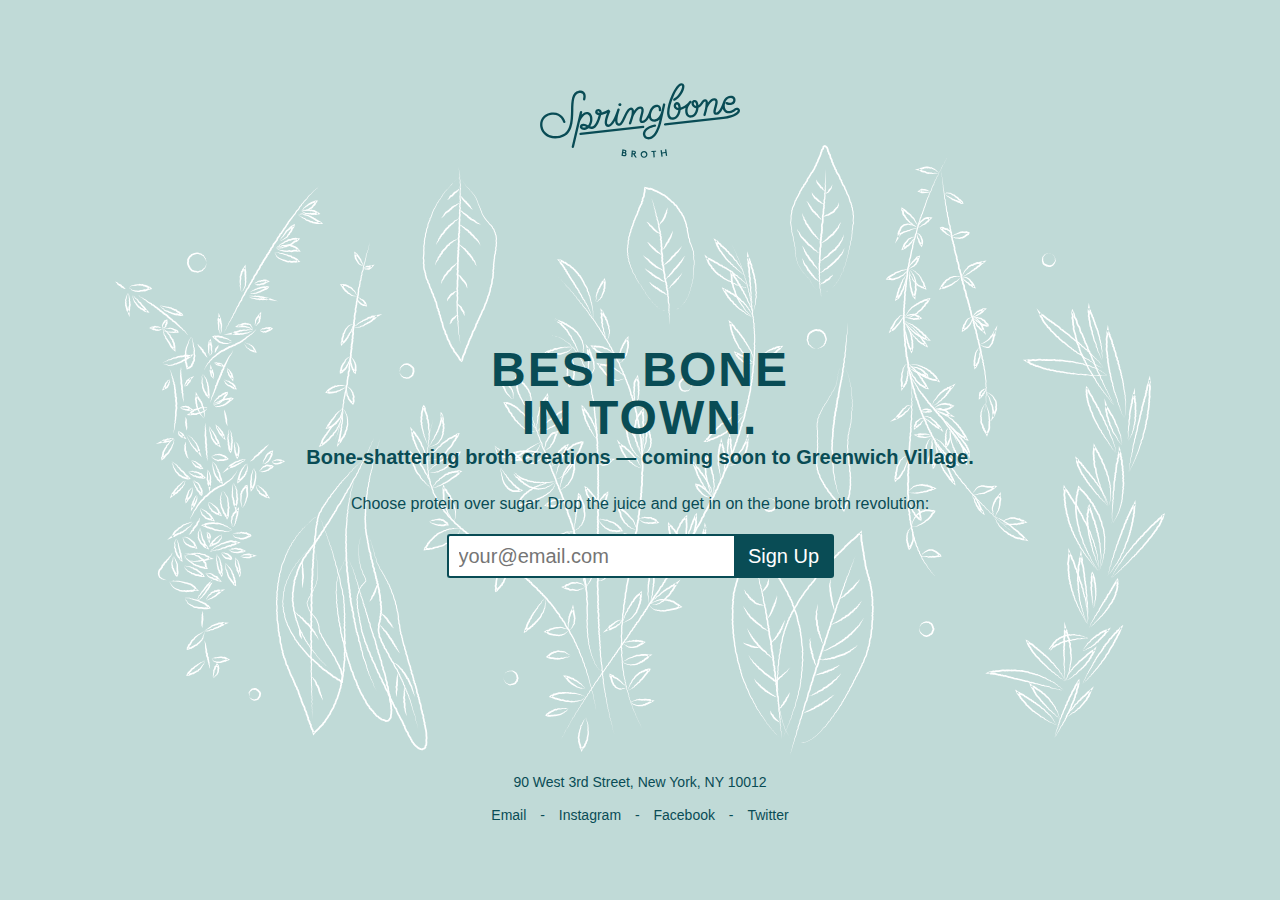
==== commit 07c85179: "Update layout" ====
--- a/index.html
+++ b/index.html
@@ -38,9 +38,9 @@
     <h1><span class="brand">Springbone Broth</span></h1>
 </header>
 <section>
-	<p class="lead" style="text-transform: uppercase; letter-spacing: 2px; line-height: 1; @media screen and (min-width: 768px) { font-size: 124px; }; margin-bottom: 30px;">Best bone<br>in town.</p>
+	<p class="lead" style="text-transform: uppercase; letter-spacing: 2px; line-height: 1; @media screen and (min-width: 768px) { font-size: 124px; }; margin: 0;">Best bone<br>in town.</p>
 	<p style="font-weight: bold; font-size: 20px; line-height: 1.5;">Bone-shattering broth creations &mdash; coming soon to Greenwich Village.</p>
-	<p style="margin-top: 20px;">Choose protein over sugar. Drop the juice and get in on the bone broth revolution:</p>
+	<p style="margin-top: 10px;">Choose protein over sugar. Drop the juice and get in on the bone broth revolution:</p>
 
 	<!-- Begin MailChimp Signup Form -->
 	<div id="mc_embed_signup">
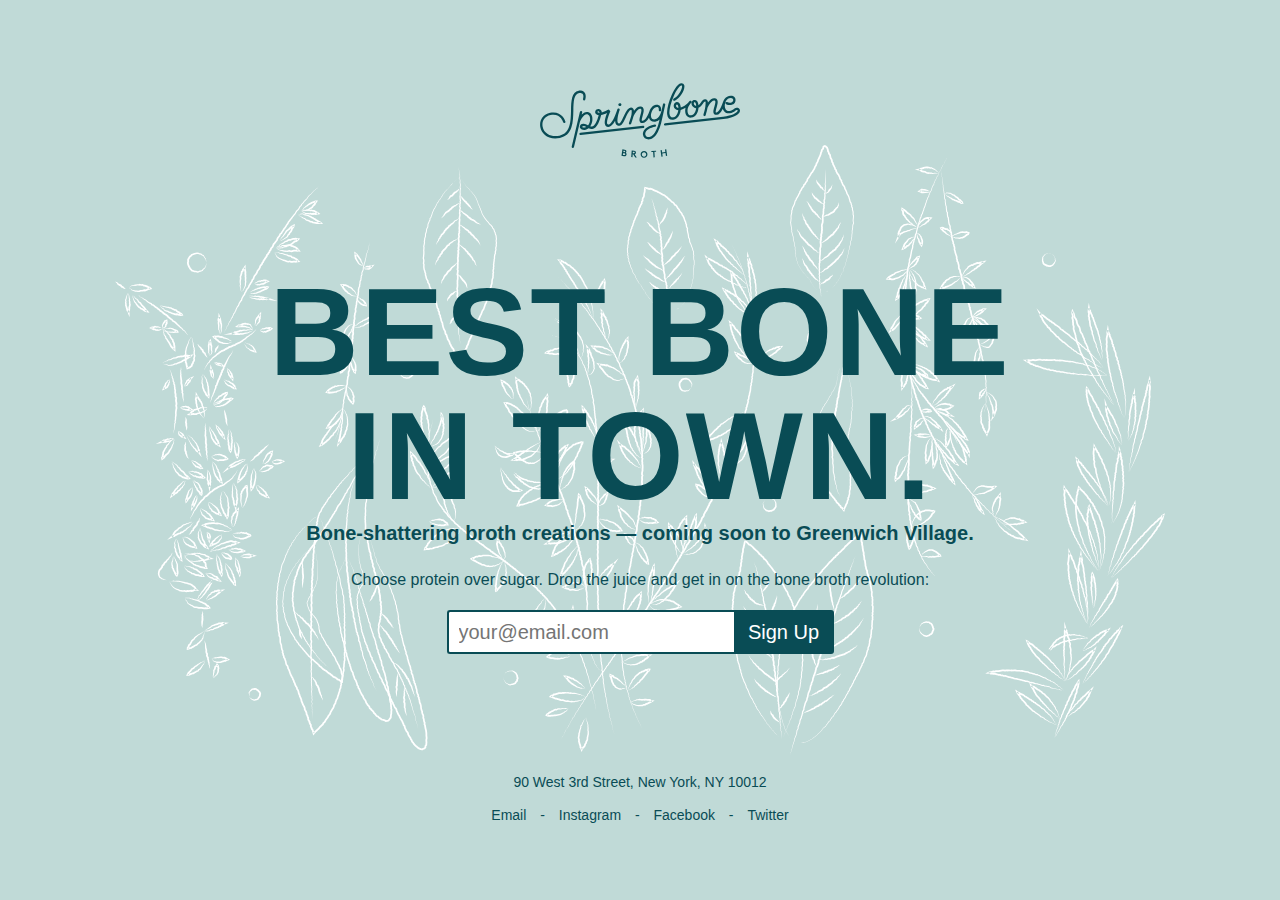
==== commit f2164f2a: "Update layout" ====
--- a/index.html
+++ b/index.html
@@ -38,7 +38,7 @@
     <h1><span class="brand">Springbone Broth</span></h1>
 </header>
 <section>
-	<p class="lead" style="text-transform: uppercase; letter-spacing: 2px; line-height: 1; @media screen and (min-width: 768px) { font-size: 124px; }; margin: 0;">Best bone<br>in town.</p>
+	<p class="lead" style="text-transform: uppercase; letter-spacing: 2px; line-height: 1; font-size: 124px; margin: 0;">Best bone<br>in town.</p>
 	<p style="font-weight: bold; font-size: 20px; line-height: 1.5;">Bone-shattering broth creations &mdash; coming soon to Greenwich Village.</p>
 	<p style="margin-top: 10px;">Choose protein over sugar. Drop the juice and get in on the bone broth revolution:</p>
 
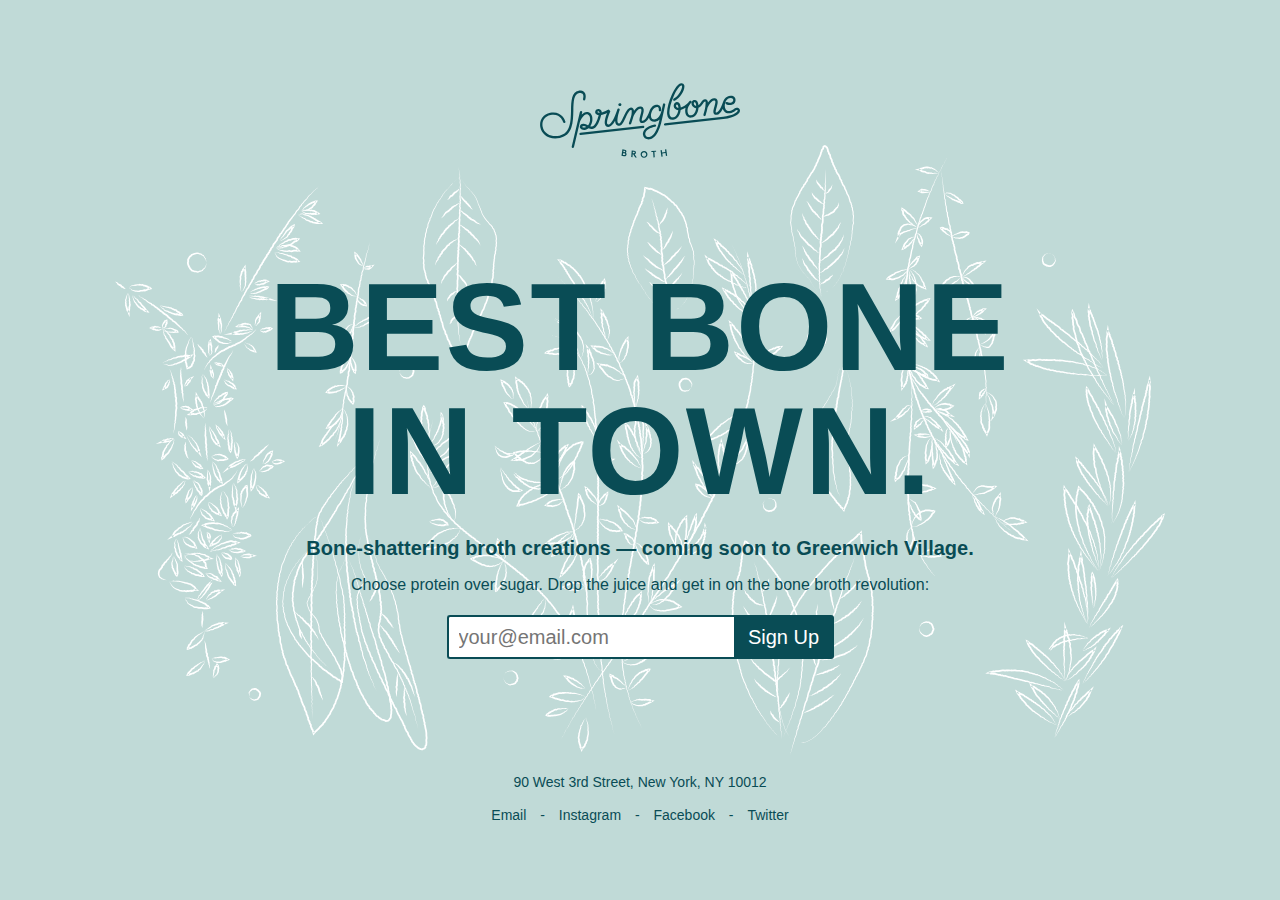
==== commit ba8a065a: "Update layout" ====
--- a/index.html
+++ b/index.html
@@ -39,7 +39,7 @@
 </header>
 <section>
 	<p class="lead" style="text-transform: uppercase; letter-spacing: 2px; line-height: 1; font-size: 124px; margin: 0;">Best bone<br>in town.</p>
-	<p style="font-weight: bold; font-size: 20px; line-height: 1.5;">Bone-shattering broth creations &mdash; coming soon to Greenwich Village.</p>
+	<p style="font-weight: bold; font-size: 20px; line-height: 1.5; margin: 0; margin-top: 20px;">Bone-shattering broth creations &mdash; coming soon to Greenwich Village.</p>
 	<p style="margin-top: 10px;">Choose protein over sugar. Drop the juice and get in on the bone broth revolution:</p>
 
 	<!-- Begin MailChimp Signup Form -->
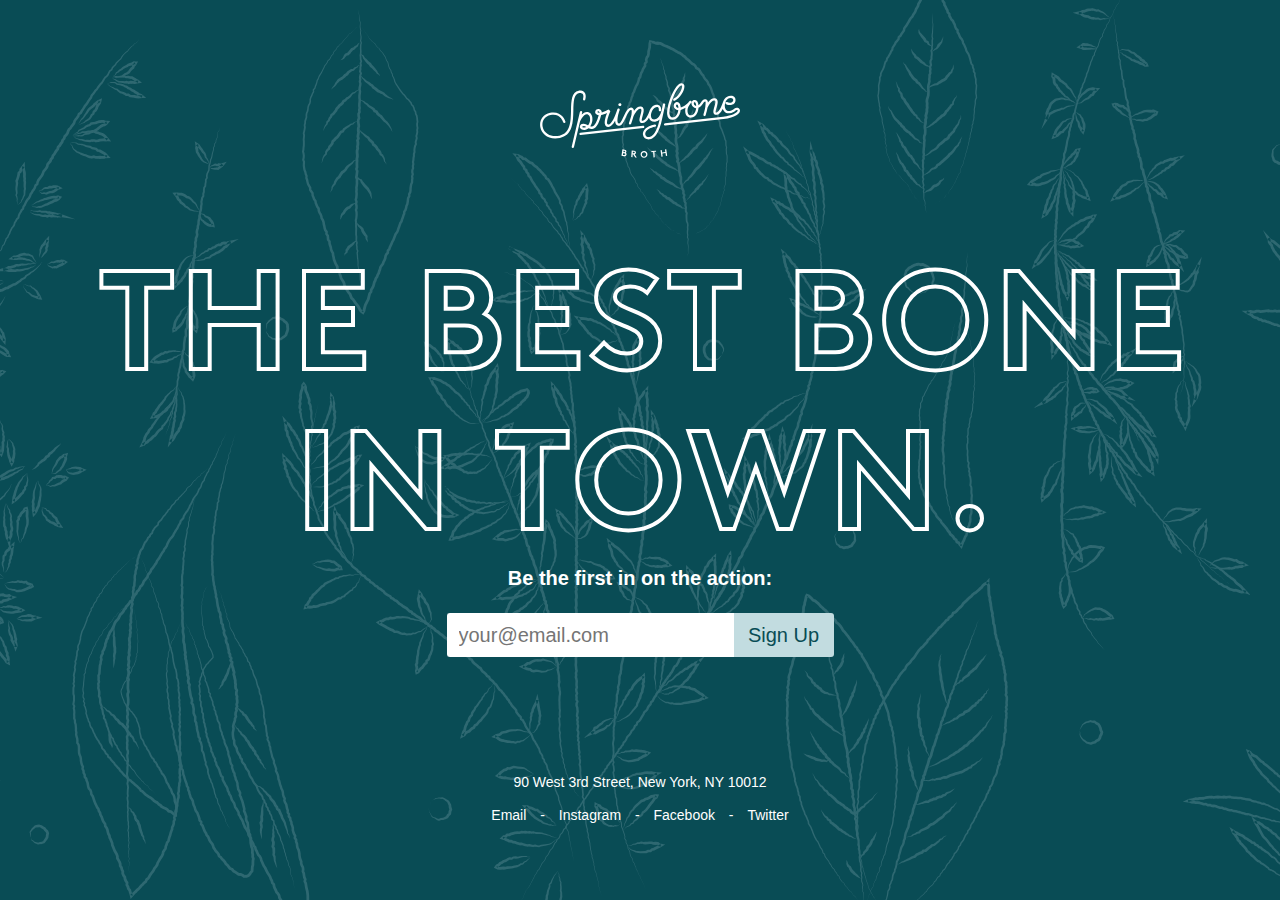
==== commit 4adecc35: "Update design to latest revision" ====
--- a/index.html
+++ b/index.html
@@ -38,11 +38,20 @@
     <h1><span class="brand">Springbone Broth</span></h1>
 </header>
 <section>
-	<p class="lead" style="text-transform: uppercase; letter-spacing: 2px; line-height: 1; font-size: 124px; margin: 0;">Best bone<br>in town.</p>
+	<img src="images/best-bone.svg">
+
+	<p class="lead" style="display: none">The Best bone<br>in town.</p><!-- 
 	<p style="font-weight: bold; font-size: 20px; line-height: 1.5; margin: 0; margin-top: 20px;">Bone-shattering broth creations &mdash; coming soon to Greenwich Village.</p>
-	<p style="margin-top: 10px;">Choose protein over sugar. Drop the juice and get in on the bone broth revolution:</p>
+	 -->
+	 <p style="
+	 	margin-top: 30px;
+		font-weight: bold;
+		font-size: 20px;
+		color: #FFFFFF;
+		line-height: 30px;">
+		Be the first in on the action:
+	</p>
 
-	<!-- Begin MailChimp Signup Form -->
 	<div id="mc_embed_signup">
 	<form action="//springbone.us11.list-manage.com/subscribe/post?u=6673261d18a9bc5f674465d07&amp;id=035953a955" method="post" id="mc-embedded-subscribe-form" name="mc-embedded-subscribe-form" class="validate" target="_blank" novalidate>
 	<div id="mc_embed_signup_scroll">
@@ -68,7 +77,7 @@
 
 <footer style="height: auto; padding-bottom: 20px;">
 <address><a target="_blank" href="//www.google.ca/maps/place/90+W+3rd+St,+New+York,+NY+10012,+USA">90 West 3rd Street, New York, NY 10012</a></address>
-<p><a href="mailto:hello@springbonebroth.com">Email</a> - <a href="//instagram.com/springbonebroth" target="_blank">Instagram</a> - <a href="//facebook.com/springbonebroth" target="_blank">Facebook</a> - <a href="//twitter.com/springbonebroth" target="_blank">Twitter</a></p>
+<p><a href="mailto:hello@springbonebroth.com">Email</a> - <a href="//instagram.com/springbonebroth" target="_blank">Instagram</a> - <a href="//facebook.com/springbone" target="_blank">Facebook</a> - <a href="//twitter.com/springbonebroth" target="_blank">Twitter</a></p>
 </footer>
 </div>    </body>
 </html>
--- a/styles/main.css
+++ b/styles/main.css
@@ -1182,10 +1182,10 @@
   -o-appearance: none;
   appearance: none;
   -webkit-font-smoothing: antialiased;
-  background-color: #094C55;
+  background-color: #C2DCE0;
   border-radius: 3px;
   border: none;
-  color: #fff;
+  color: #094C55;
   cursor: pointer;
   display: inline-block;
   font-family: "Springbone Sans", "BrownPro", "Brown", Brown Pro, Brown, Futura, Trebuchet MS, Arial, sans-serif;
@@ -1200,15 +1200,11 @@
           user-select: none;
   vertical-align: middle;
   white-space: nowrap; }
-  button:hover,
-  button:focus, input[type="button"]:hover,
-  input[type="button"]:focus, input[type="reset"]:hover,
-  input[type="reset"]:focus, input[type="submit"]:hover,
-  input[type="submit"]:focus,
+  button:hover, button:focus, input[type="button"]:hover, input[type="button"]:focus, input[type="reset"]:hover, input[type="reset"]:focus, input[type="submit"]:hover, input[type="submit"]:focus,
   button:hover,
   button:focus {
-    background-color: #020e10;
-    color: #fff; }
+    background-color: #8fbfc6;
+    color: #020e10; }
   button:disabled, input[type="button"]:disabled, input[type="reset"]:disabled, input[type="submit"]:disabled,
   button:disabled {
     cursor: not-allowed;
@@ -1249,7 +1245,7 @@
   margin-bottom: 0.75em;
   padding: 0.5em;
   -webkit-transition: border-color;
-          transition: border-color;
+  transition: border-color;
   width: 100%; }
   input[type="color"]:hover, input[type="date"]:hover, input[type="datetime"]:hover, input[type="datetime-local"]:hover, input[type="email"]:hover, input[type="month"]:hover, input[type="number"]:hover, input[type="password"]:hover, input[type="search"]:hover, input[type="tel"]:hover, input[type="text"]:hover, input[type="time"]:hover, input[type="url"]:hover, input[type="week"]:hover, textarea:hover,
   select[multiple=multiple]:hover,
@@ -1258,9 +1254,9 @@
   input[type="color"]:focus, input[type="date"]:focus, input[type="datetime"]:focus, input[type="datetime-local"]:focus, input[type="email"]:focus, input[type="month"]:focus, input[type="number"]:focus, input[type="password"]:focus, input[type="search"]:focus, input[type="tel"]:focus, input[type="text"]:focus, input[type="time"]:focus, input[type="url"]:focus, input[type="week"]:focus, textarea:focus,
   select[multiple=multiple]:focus,
   textarea:focus {
-    border: 1px solid #094C55;
+    border: 1px solid #fff;
     padding-left: 10px;
-    box-shadow: inset 0 1px 3px rgba(9, 76, 85, 0), 0 0 5px rgba(7, 55, 62, 0.7);
+    box-shadow: inset 0 1px 3px rgba(9, 76, 85, 0), 0 0 5px rgba(242, 242, 242, 0.7);
     outline: none;
     background: white; }
 
@@ -1340,15 +1336,16 @@
   font-feature-settings: "kern", "liga", "pnum";
   -webkit-font-smoothing: antialiased;
   text-rendering: optimizeLegibility;
-  color: #094C55;
+  color: #fff;
   font-family: "Springbone Sans", "BrownPro", "Brown", Brown Pro, Brown, Futura, Trebuchet MS, Arial, sans-serif;
   font-size: 13px;
   line-height: 1.5;
-  background-color: #C0DAD7;
-  background-image: url("../images/background-illustration.png");
+  background-color: #094C55;
+  background-image: url("../images/background-illustration.jpg");
   background-image: url("../images/background-illustration.svg");
   background-position: center center;
-  background-repeat: no-repeat; }
+  background-repeat: no-repeat;
+  background-size: cover; }
 
 h1,
 h2,
@@ -1387,16 +1384,13 @@
   margin: 0 0 0.5em; }
 
 a {
-  color: #094C55;
+  color: #fff;
   text-decoration: none;
   -webkit-transition: color 0.1s linear;
-          transition: color 0.1s linear; }
-  a:active,
-  a:focus,
-  a:hover {
-    color: #020e10; }
-  a:active,
-  a:focus {
+  transition: color 0.1s linear; }
+  a:active, a:focus, a:hover {
+    color: #d9d9d9; }
+  a:active, a:focus {
     outline: none; }
 
 hr {
@@ -1529,7 +1523,7 @@
         font-size: 16px; } }
   .email-capture input, .mc-field-group input {
     border-radius: 3px 0px 0px 3px;
-    border: solid 2px #094C55;
+    border: solid 2px #fff;
     border-right: 0px;
     -webkit-box-flex: 1;
     -webkit-flex: 1;
@@ -1537,25 +1531,25 @@
             flex: 1; }
     .email-capture input:hover, .email-capture input:focus, .mc-field-group input:hover, .mc-field-group input:focus {
       background: white;
-      border: solid 2px #07373e;
+      border: solid 2px #f2f2f2;
       border-right: 0px;
       box-shadow: none; }
   .email-capture button, .email-capture .button, .mc-field-group button, .mc-field-group .button {
     width: 5em;
     border-radius: 0px 3px 3px 0px;
     -webkit-transition: all 0.3s ease;
-            transition: all 0.3s ease; }
+    transition: all 0.3s ease; }
     .email-capture button:hover, .email-capture button:focus, .email-capture button:active, .email-capture .button:hover, .email-capture .button:focus, .email-capture .button:active, .mc-field-group button:hover, .mc-field-group button:focus, .mc-field-group button:active, .mc-field-group .button:hover, .mc-field-group .button:focus, .mc-field-group .button:active {
-      background: #07373e;
+      background: #f2f2f2;
       -webkit-transition: all 0.3s ease;
-              transition: all 0.3s ease;
+      transition: all 0.3s ease;
       border: none;
       outline: none;
       box-shadow: none; }
     .email-capture button:active, .email-capture .button:active, .mc-field-group button:active, .mc-field-group .button:active {
-      background: #020e10;
+      background: #d9d9d9;
       -webkit-transition: all 0.3s ease;
-              transition: all 0.3s ease; }
+      transition: all 0.3s ease; }
 
 section {
   -webkit-box-flex: 1;
@@ -1580,8 +1574,8 @@
   font-weight: bold;
   font-size: 48px;
   line-height: 1.2;
-  -webkit-transition: font-size 0.5s ease;
-          transition: font-size 0.5s ease; }
+  -webkit-transition: font-size .5s ease;
+  transition: font-size .5s ease; }
   @media screen and (max-width: 800px) {
     p.lead {
       font-size: 40px;
@@ -1637,13 +1631,13 @@
     border-radius: 3px;
     line-height: 1px;
     -webkit-transition: all 0.3s ease;
-            transition: all 0.3s ease; }
+    transition: all 0.3s ease; }
     @media screen and (min-width: 441px) {
       footer a {
         padding: 5px 10px; }
         footer a:hover {
-          background: #b0d1cd;
+          background: #07373e;
           background: rgba(9, 76, 85, 0.15);
           -webkit-transition: all 0.3s ease;
-                  transition: all 0.3s ease; } }
+          transition: all 0.3s ease; } }
 /*# sourceMappingURL=main.css.map */